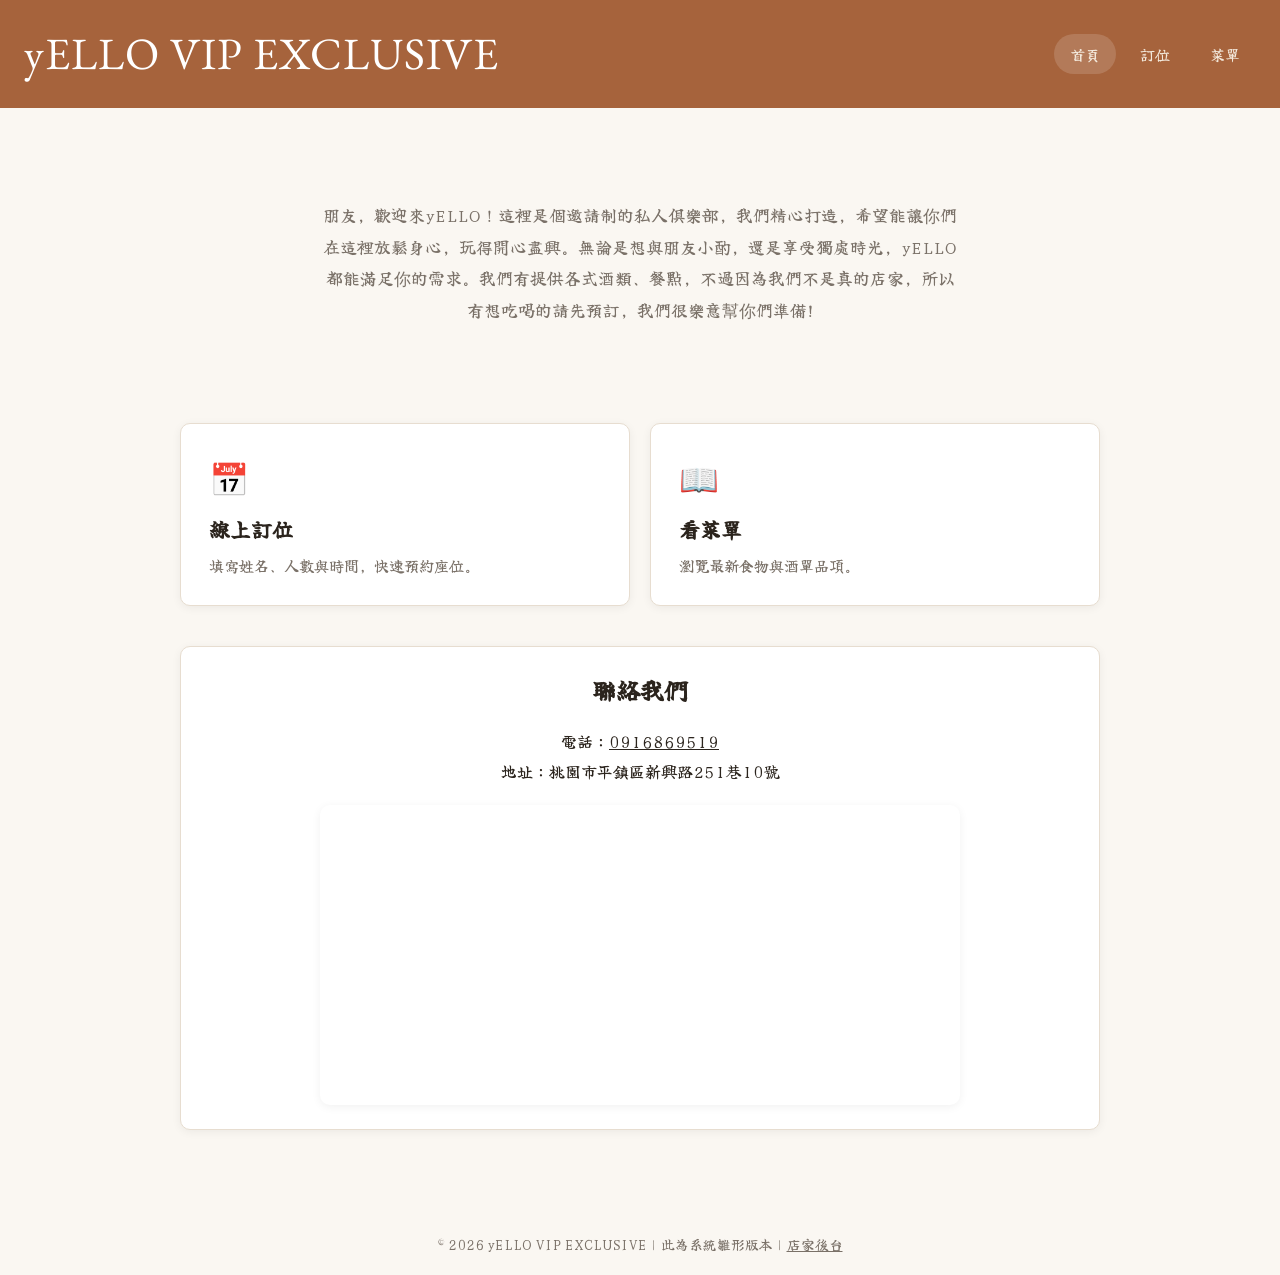
==== index.html @ f8d2347d "Add files via upload" ====
<!DOCTYPE html>
<html lang="zh-Hant">
<head>
<meta charset="UTF-8" />
<meta name="viewport" content="width=device-width, initial-scale=1.0" />
<title>yELLO VIP EXCLUSIVE - 首頁</title>
<link rel="preconnect" href="https://fonts.googleapis.com" />
<link rel="preconnect" href="https://fonts.gstatic.com" crossorigin />
<link href="https://fonts.googleapis.com/css2?family=EB+Garamond:wght@400;700&family=Yuji+Syuku&display=swap" rel="stylesheet" />
<link rel="stylesheet" href="style.css" />
</head>
<body>
<header class="site-header">
  <a class="brand" href="index.html">yELLO VIP EXCLUSIVE</a>
  <nav class="site-nav">
    <a href="index.html" class="active">首頁</a>
    <a href="booking.html">訂位</a>
    <a href="menu.html">菜單</a>
  </nav>
</header>

<main>
  <section class="hero">
    <p class="welcome-text">朋友，歡迎來yELLO！這裡是個邀請制的私人俱樂部，我們精心打造，希望能讓你們在這裡放鬆身心，玩得開心盡興。無論是想與朋友小酌，還是享受獨處時光，yELLO都能滿足你的需求。我們有提供各式酒類、餐點，不過因為我們不是真的店家，所以有想吃喝的請先預訂，我們很樂意幫你們準備!</p>
  </section>

  <div class="card-grid">
    <a class="entry-card" href="booking.html">
      <span class="icon">📅</span>
      <h2>線上訂位</h2>
      <p>填寫姓名、人數與時間，快速預約座位。</p>
    </a>
    <a class="entry-card" href="menu.html">
      <span class="icon">📖</span>
      <h2>看菜單</h2>
      <p>瀏覽最新食物與酒單品項。</p>
    </a>
  </div>

  <section class="panel contact-section">
    <h2 style="text-align:center;margin-top:0;">聯絡我們</h2>
    <p style="text-align:center;margin:4px 0;">電話：<a href="tel:0916869519" style="color:inherit;">0916869519</a></p>
    <p style="text-align:center;margin:4px 0 20px;">地址：桃園市平鎮區新興路251巷10號</p>
    <div class="map-embed">
      <iframe
        src="https://www.google.com/maps?q=%E6%A1%83%E5%9C%92%E5%B8%82%E5%B9%B3%E9%8E%AE%E5%8D%80%E6%96%B0%E8%88%88%E8%B7%AF251%E5%B7%B710%E8%99%9F&output=embed"
        width="100%"
        height="300"
        style="border:0;"
        allowfullscreen=""
        loading="lazy"
        referrerpolicy="no-referrer-when-downgrade"
      ></iframe>
    </div>
  </section>
</main>

<footer class="site-footer">© <span id="year"></span> yELLO VIP EXCLUSIVE｜此為系統雛形版本｜<a href="admin.html" style="color:inherit;">店家後台</a></footer>
<script>document.getElementById("year").textContent = new Date().getFullYear();</script>
</body>
</html>
---- style.css ----
:root {
  --bg: #faf7f2;
  --bg-card: #ffffff;
  --text: #2b241d;
  --text-muted: #7a7168;
  --accent: #BF863F;
  --accent-dark: #A6633C;
  --border: #e7ddd0;
  --danger: #b3453f;
  --success: #4a7c59;
  --radius: 10px;
  --shadow: 0 2px 10px rgba(0,0,0,0.06);
}

* { box-sizing: border-box; }

body {
  margin: 0;
  font-family: "Yuji Syuku", "Noto Sans TC", "PingFang TC", "Microsoft JhengHei", sans-serif;
  background: var(--bg);
  color: var(--text);
  line-height: 1.6;
}

header.site-header {
  background: var(--accent-dark);
  color: #fff;
  padding: 18px 24px;
  display: flex;
  align-items: center;
  justify-content: space-between;
  flex-wrap: wrap;
  gap: 12px;
}

header.site-header .brand {
  font-family: "EB Garamond", serif;
  font-size: 2.8rem;
  font-weight: 400;
  letter-spacing: 1px;
  text-decoration: none;
  color: #fff;
}

nav.site-nav {
  display: flex;
  gap: 8px;
}

nav.site-nav a {
  color: #f3e9dc;
  text-decoration: none;
  padding: 8px 16px;
  border-radius: 999px;
  font-size: 0.95rem;
  transition: background 0.15s;
}

nav.site-nav a:hover,
nav.site-nav a.active {
  background: rgba(255,255,255,0.15);
}

main {
  max-width: 960px;
  margin: 0 auto;
  padding: 32px 20px 60px;
}

.hero {
  text-align: center;
  padding: 60px 20px;
}

.hero h1 {
  font-size: 2.2rem;
  margin-bottom: 8px;
}

.hero p {
  color: var(--text-muted);
  font-size: 1.05rem;
}

.welcome-text {
  max-width: 640px;
  margin: 0 auto;
  color: var(--text);
  font-size: 1.1rem;
  line-height: 1.9;
}

.contact-section {
  margin-top: 40px;
}

.map-embed {
  max-width: 640px;
  margin: 0 auto;
  border-radius: var(--radius);
  overflow: hidden;
  box-shadow: var(--shadow);
}

.map-embed iframe {
  display: block;
}

.card-grid {
  display: grid;
  grid-template-columns: repeat(auto-fit, minmax(260px, 1fr));
  gap: 20px;
  margin-top: 36px;
}

.entry-card {
  background: var(--bg-card);
  border: 1px solid var(--border);
  border-radius: var(--radius);
  box-shadow: var(--shadow);
  padding: 28px;
  text-decoration: none;
  color: var(--text);
  transition: transform 0.15s, box-shadow 0.15s;
  display: block;
}

.entry-card:hover {
  transform: translateY(-3px);
  box-shadow: 0 6px 18px rgba(0,0,0,0.1);
}

.entry-card .icon { font-size: 2rem; margin-bottom: 10px; display: block; }
.entry-card h2 { margin: 0 0 6px; font-size: 1.3rem; }
.entry-card p { margin: 0; color: var(--text-muted); font-size: 0.95rem; }

h1, h2, h3 { color: var(--text); }

.panel {
  background: var(--bg-card);
  border: 1px solid var(--border);
  border-radius: var(--radius);
  box-shadow: var(--shadow);
  padding: 24px;
  margin-bottom: 24px;
}

form .field {
  margin-bottom: 16px;
}

form label {
  display: block;
  font-weight: 600;
  margin-bottom: 6px;
  font-size: 0.92rem;
}

form input, form select, form textarea {
  width: 100%;
  padding: 10px 12px;
  border: 1px solid var(--border);
  border-radius: 8px;
  font-size: 0.98rem;
  font-family: inherit;
  background: #fff;
  color: var(--text);
}

/* 表單以外的下拉選單（例如訂位管理表格裡的狀態選單）也要套用同一套字體 */
select {
  font-family: inherit;
}

form textarea { resize: vertical; min-height: 70px; }

.row-2 {
  display: grid;
  grid-template-columns: 1fr 1fr;
  gap: 16px;
}

@media (max-width: 560px) {
  .row-2 { grid-template-columns: 1fr; }
}

button, .btn {
  font-family: inherit;
  background: var(--accent);
  color: #fff;
  border: none;
  padding: 11px 22px;
  border-radius: 8px;
  font-size: 0.98rem;
  cursor: pointer;
  font-weight: 600;
}

button:hover, .btn:hover { background: var(--accent-dark); }

button.secondary, .btn.secondary {
  background: transparent;
  color: var(--accent-dark);
  border: 1px solid var(--accent);
}

button.secondary:hover { background: #f2e9de; }

button.danger { background: var(--danger); }
button.danger:hover { background: #8f342f; }

.tag {
  display: inline-block;
  background: #f2e9de;
  color: var(--accent-dark);
  padding: 3px 10px;
  border-radius: 999px;
  font-size: 0.78rem;
  font-weight: 600;
}

table {
  width: 100%;
  border-collapse: collapse;
}

table th, table td {
  text-align: left;
  padding: 10px 8px;
  border-bottom: 1px solid var(--border);
  font-size: 0.92rem;
}

table th { color: var(--text-muted); font-weight: 600; }

.empty-hint {
  color: var(--text-muted);
  font-style: italic;
  padding: 20px 0;
  text-align: center;
}

.tabs {
  display: flex;
  gap: 8px;
  margin-bottom: 20px;
  border-bottom: 1px solid var(--border);
}

.tabs button {
  background: none;
  border: none;
  color: var(--text-muted);
  padding: 10px 18px;
  font-weight: 600;
  border-bottom: 3px solid transparent;
  border-radius: 0;
  cursor: pointer;
}

.tabs button.active {
  color: var(--accent-dark);
  border-bottom-color: var(--accent);
}

.menu-item {
  display: flex;
  justify-content: space-between;
  align-items: flex-start;
  padding: 16px 0;
  border-bottom: 1px solid var(--border);
  gap: 16px;
}

.menu-item:last-child { border-bottom: none; }

.menu-item .info h3 { margin: 0 0 4px; font-size: 1.05rem; }
.menu-item .info p { margin: 0; color: var(--text-muted); font-size: 0.9rem; }
.menu-item .price { font-weight: 700; color: var(--accent-dark); white-space: nowrap; }

.menu-item .actions { display: flex; gap: 6px; margin-top: 8px; }
.menu-item .actions button { padding: 5px 10px; font-size: 0.8rem; }

.toolbar {
  display: flex;
  justify-content: space-between;
  align-items: center;
  margin-bottom: 16px;
  flex-wrap: wrap;
  gap: 10px;
}

.toast {
  position: fixed;
  bottom: 24px;
  left: 50%;
  transform: translateX(-50%);
  background: var(--success);
  color: #fff;
  padding: 12px 22px;
  border-radius: 8px;
  box-shadow: var(--shadow);
  opacity: 0;
  pointer-events: none;
  transition: opacity 0.25s, transform 0.25s;
}

.toast.show {
  opacity: 1;
  transform: translateX(-50%) translateY(-6px);
}

.notice {
  background: #fbf3e6;
  border: 1px solid #eddcb8;
  color: #7a5b1f;
  padding: 10px 14px;
  border-radius: 8px;
  font-size: 0.85rem;
  margin-bottom: 20px;
}

.preorder-group {
  border: 1px solid var(--border);
  border-radius: 8px;
  padding: 4px 14px;
}

.preorder-row {
  display: flex;
  justify-content: space-between;
  align-items: center;
  padding: 10px 0;
  border-bottom: 1px solid var(--border);
  gap: 12px;
}

.preorder-row:last-child { border-bottom: none; }

.preorder-row .name { font-weight: 600; font-size: 0.95rem; }
.preorder-row .price { font-weight: 400; color: var(--text-muted); font-size: 0.85rem; margin-left: 6px; }

.preorder-row input[type="number"] {
  width: 70px;
  flex-shrink: 0;
}

footer.site-footer {
  text-align: center;
  color: var(--text-muted);
  font-size: 0.85rem;
  padding: 20px;
}

.calendar-weekdays {
  display: grid;
  grid-template-columns: repeat(7, 1fr);
  text-align: center;
  font-weight: 600;
  color: var(--text-muted);
  font-size: 0.85rem;
  margin-bottom: 6px;
}

.calendar-grid {
  display: grid;
  grid-template-columns: repeat(7, 1fr);
  gap: 4px;
}

.calendar-cell {
  min-height: 84px;
  border: 1px solid var(--border);
  border-radius: 6px;
  padding: 6px;
  font-size: 0.78rem;
  cursor: pointer;
  background: #fff;
  overflow: hidden;
}

.calendar-cell:hover {
  border-color: var(--accent);
}

.calendar-cell.empty {
  border: none;
  background: transparent;
  cursor: default;
}

.calendar-cell.today .cal-daynum {
  color: var(--accent-dark);
  text-decoration: underline;
}

.calendar-cell.has-reservation {
  background: #fbf3e6;
}

.calendar-cell.selected {
  border-color: var(--accent-dark);
  border-width: 2px;
}

.cal-daynum {
  font-weight: 700;
  margin-bottom: 4px;
}

.cal-entry {
  background: var(--accent);
  color: #fff;
  border-radius: 4px;
  padding: 1px 4px;
  margin-bottom: 2px;
  overflow: hidden;
  text-overflow: ellipsis;
  white-space: nowrap;
}

.cal-more {
  color: var(--text-muted);
  font-size: 0.72rem;
}
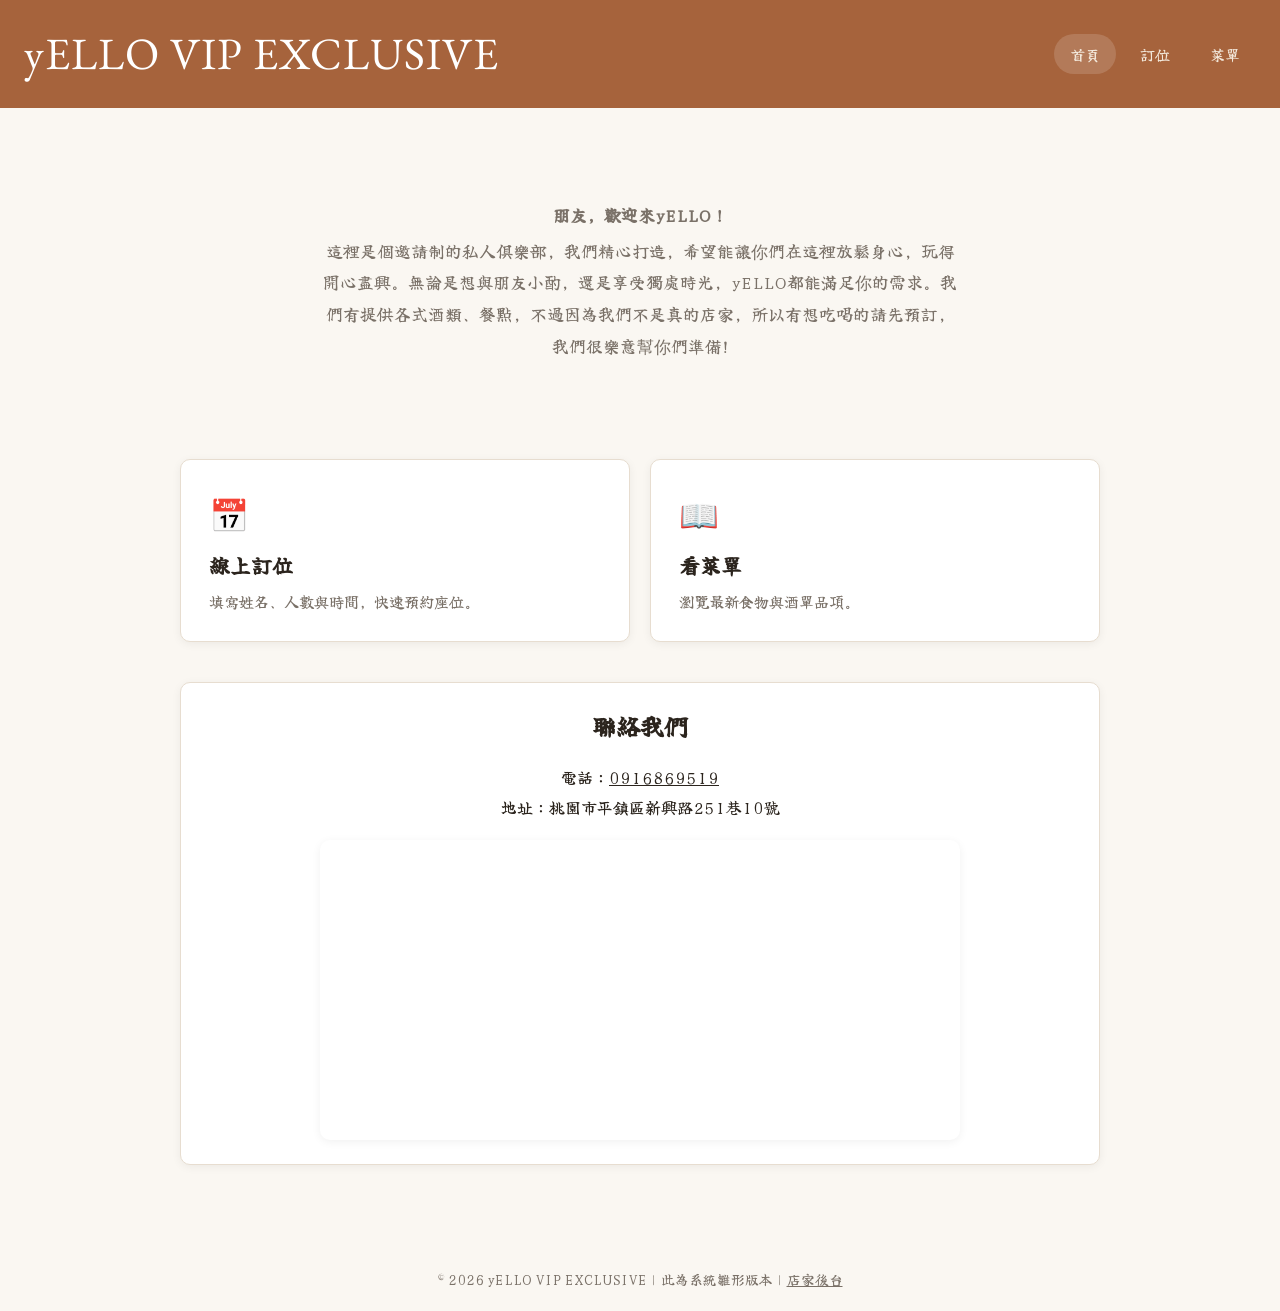
==== commit 067c5487: "Add files via upload" ====
--- a/index.html
+++ b/index.html
@@ -21,7 +21,8 @@
 
 <main>
   <section class="hero">
-    <p class="welcome-text">朋友，歡迎來yELLO！這裡是個邀請制的私人俱樂部，我們精心打造，希望能讓你們在這裡放鬆身心，玩得開心盡興。無論是想與朋友小酌，還是享受獨處時光，yELLO都能滿足你的需求。我們有提供各式酒類、餐點，不過因為我們不是真的店家，所以有想吃喝的請先預訂，我們很樂意幫你們準備!</p>
+    <p class="welcome-text welcome-lead">朋友，歡迎來yELLO！</p>
+    <p class="welcome-text">這裡是個邀請制的私人俱樂部，我們精心打造，希望能讓你們在這裡放鬆身心，玩得開心盡興。無論是想與朋友小酌，還是享受獨處時光，yELLO都能滿足你的需求。我們有提供各式酒類、餐點，不過因為我們不是真的店家，所以有想吃喝的請先預訂，我們很樂意幫你們準備!</p>
   </section>
 
   <div class="card-grid">
--- a/style.css
+++ b/style.css
@@ -88,6 +88,13 @@
   color: var(--text);
   font-size: 1.1rem;
   line-height: 1.9;
+}
+
+.welcome-lead {
+  font-size: 1.5rem;
+  font-weight: 700;
+  color: var(--accent-dark);
+  margin-bottom: 4px;
 }
 
 .contact-section {
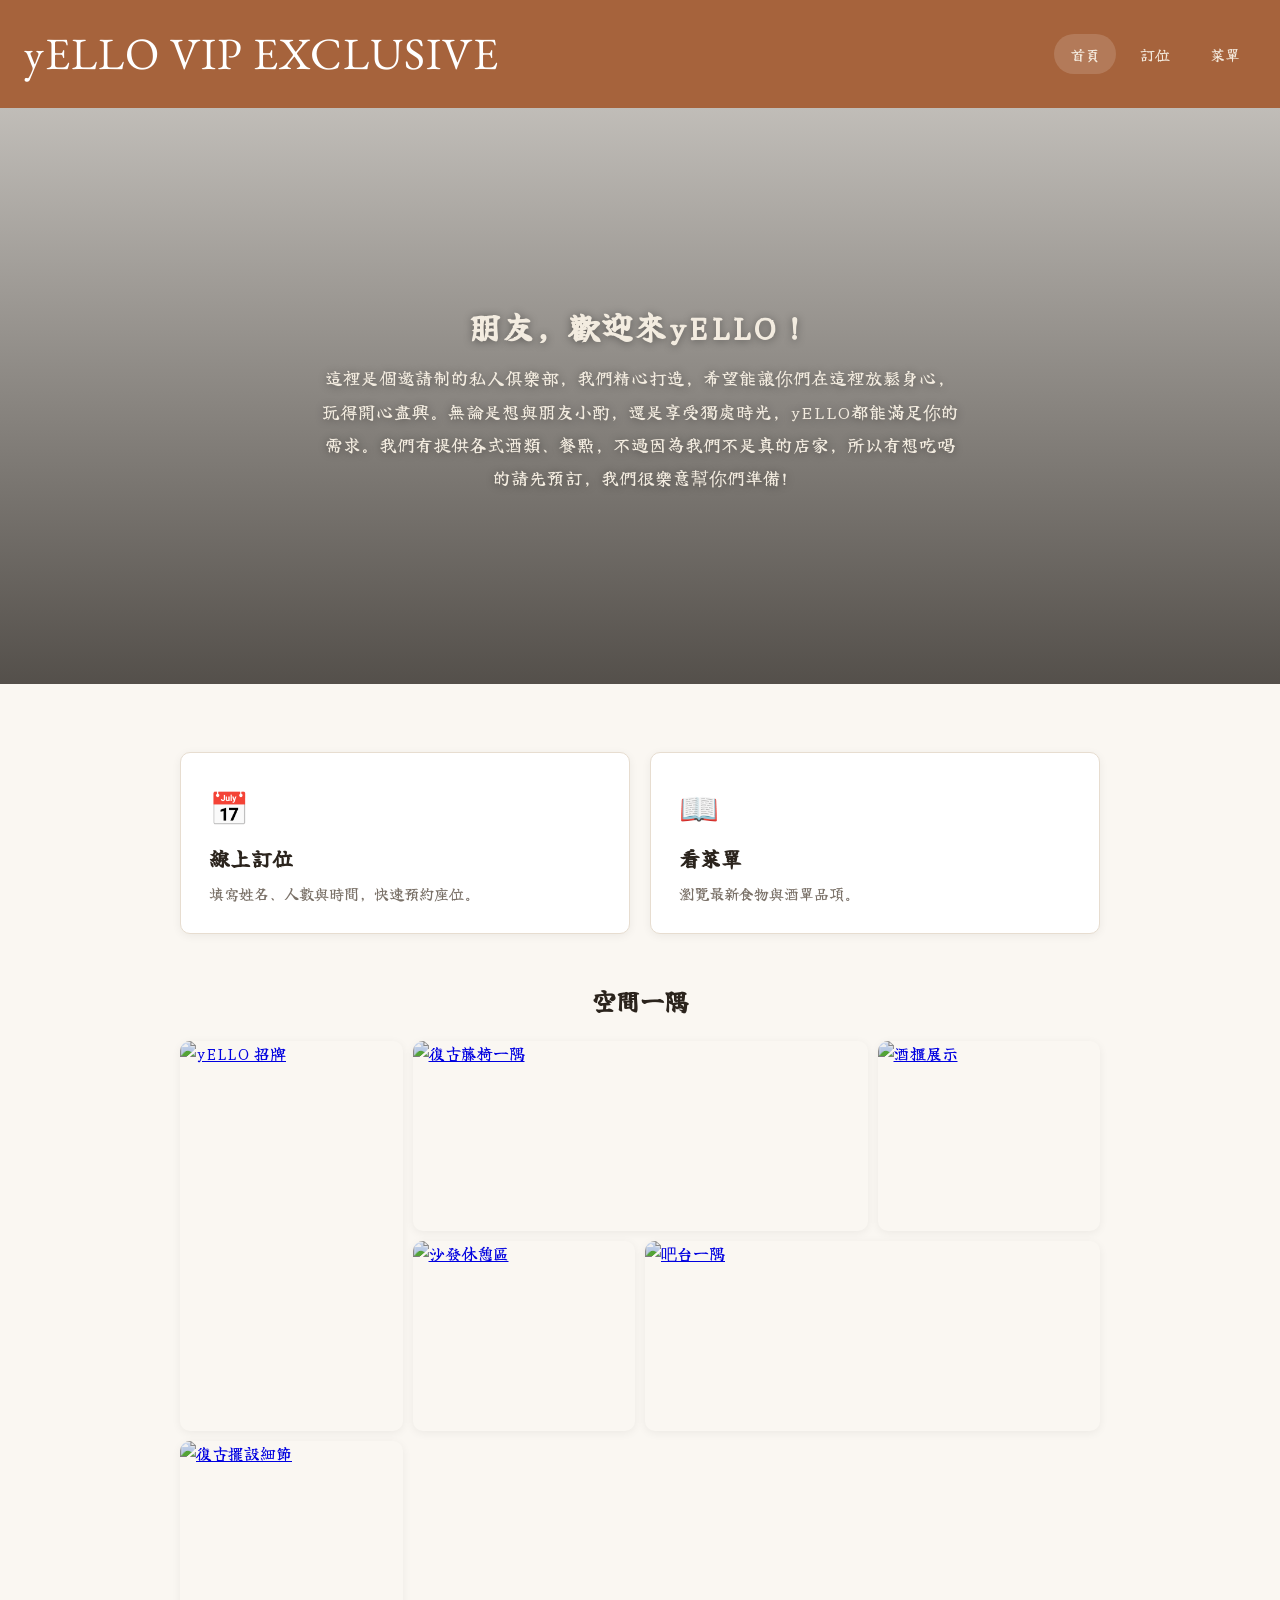
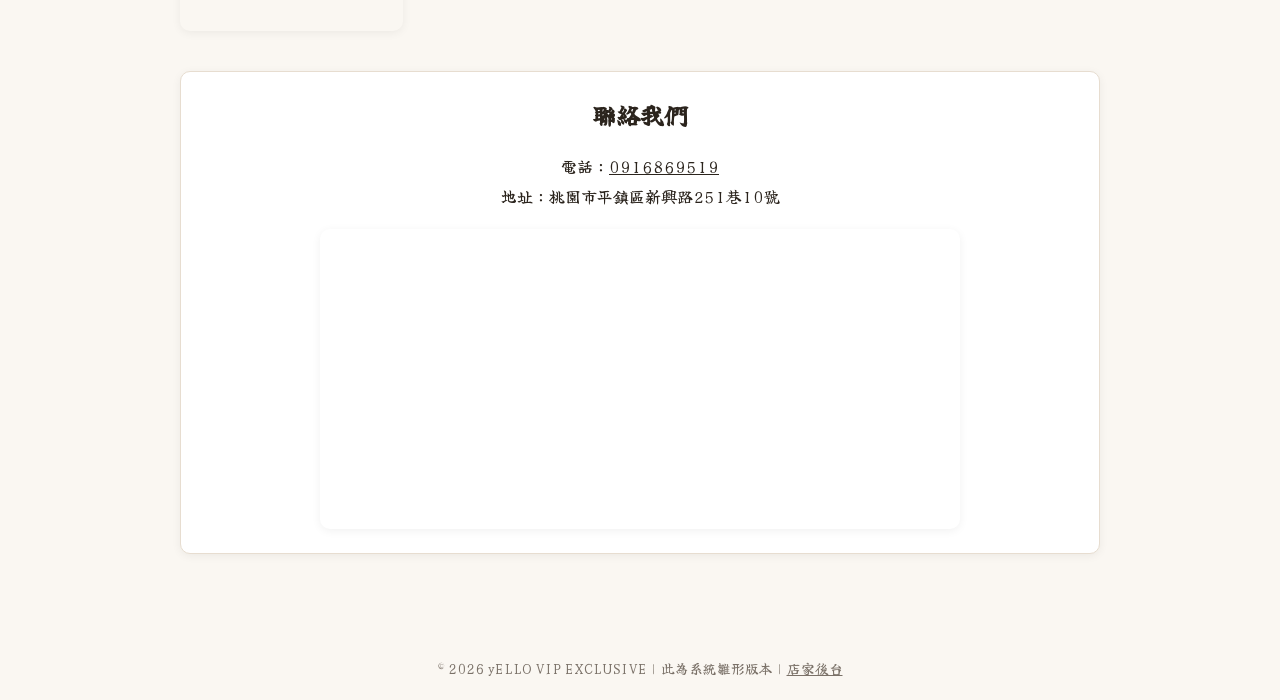
==== commit 0aac0b45: "Add files via upload" ====
--- a/index.html
+++ b/index.html
@@ -19,12 +19,14 @@
   </nav>
 </header>
 
-<main>
-  <section class="hero">
+<section class="hero-banner" style="background-image:url('images/long-table.jpg');">
+  <div class="hero-banner-overlay">
     <p class="welcome-text welcome-lead">朋友，歡迎來yELLO！</p>
     <p class="welcome-text">這裡是個邀請制的私人俱樂部，我們精心打造，希望能讓你們在這裡放鬆身心，玩得開心盡興。無論是想與朋友小酌，還是享受獨處時光，yELLO都能滿足你的需求。我們有提供各式酒類、餐點，不過因為我們不是真的店家，所以有想吃喝的請先預訂，我們很樂意幫你們準備!</p>
-  </section>
+  </div>
+</section>
 
+<main>
   <div class="card-grid">
     <a class="entry-card" href="booking.html">
       <span class="icon">📅</span>
@@ -37,6 +39,30 @@
       <p>瀏覽最新食物與酒單品項。</p>
     </a>
   </div>
+
+  <section class="gallery-section">
+    <h2>空間一隅</h2>
+    <div class="gallery-grid">
+      <a href="images/sign.jpg" target="_blank" rel="noopener" class="gallery-tall">
+        <img src="images/sign.jpg" alt="yELLO 招牌" loading="lazy" />
+      </a>
+      <a href="images/corner-chair.jpg" target="_blank" rel="noopener" class="gallery-wide">
+        <img src="images/corner-chair.jpg" alt="復古藤椅一隅" loading="lazy" />
+      </a>
+      <a href="images/bar-shelf.jpg" target="_blank" rel="noopener">
+        <img src="images/bar-shelf.jpg" alt="酒櫃展示" loading="lazy" />
+      </a>
+      <a href="images/lounge-corner.jpg" target="_blank" rel="noopener">
+        <img src="images/lounge-corner.jpg" alt="沙發休憩區" loading="lazy" />
+      </a>
+      <a href="images/bar-corner.jpg" target="_blank" rel="noopener" class="gallery-wide">
+        <img src="images/bar-corner.jpg" alt="吧台一隅" loading="lazy" />
+      </a>
+      <a href="images/lounge-detail.jpg" target="_blank" rel="noopener">
+        <img src="images/lounge-detail.jpg" alt="復古擺設細節" loading="lazy" />
+      </a>
+    </div>
+  </section>
 
   <section class="panel contact-section">
     <h2 style="text-align:center;margin-top:0;">聯絡我們</h2>
--- a/style.css
+++ b/style.css
@@ -97,6 +97,102 @@
   margin-bottom: 4px;
 }
 
+/* ---- 首頁全寬圖片橫幅 ---- */
+.hero-banner {
+  position: relative;
+  width: 100%;
+  min-height: 64vh;
+  background-size: cover;
+  background-position: center;
+  display: flex;
+  align-items: center;
+  justify-content: center;
+  overflow: hidden;
+}
+
+.hero-banner::before {
+  content: "";
+  position: absolute;
+  inset: 0;
+  background: linear-gradient(180deg, rgba(20,15,10,0.25) 0%, rgba(20,15,10,0.72) 100%);
+}
+
+.hero-banner-overlay {
+  position: relative;
+  z-index: 1;
+  text-align: center;
+  color: #fff;
+  padding: 20px;
+  max-width: 680px;
+}
+
+.hero-banner-overlay .welcome-lead {
+  color: #fff;
+  font-size: 2rem;
+  letter-spacing: 1px;
+  text-shadow: 0 2px 12px rgba(0,0,0,0.4);
+}
+
+.hero-banner-overlay .welcome-text {
+  color: #f3ece0;
+  text-shadow: 0 1px 8px rgba(0,0,0,0.4);
+}
+
+@media (max-width: 600px) {
+  .hero-banner { min-height: 48vh; }
+  .hero-banner-overlay .welcome-lead { font-size: 1.5rem; }
+  .hero-banner-overlay .welcome-text { font-size: 1rem; }
+}
+
+/* ---- 空間相片 bento 網格 ---- */
+.gallery-section {
+  margin-top: 48px;
+}
+
+.gallery-section h2 {
+  text-align: center;
+  margin-bottom: 20px;
+}
+
+.gallery-grid {
+  display: grid;
+  grid-template-columns: repeat(4, 1fr);
+  grid-auto-rows: 190px;
+  grid-auto-flow: dense;
+  gap: 10px;
+}
+
+.gallery-grid a {
+  display: block;
+  border-radius: 10px;
+  overflow: hidden;
+  box-shadow: var(--shadow);
+}
+
+.gallery-grid img {
+  width: 100%;
+  height: 100%;
+  object-fit: cover;
+  display: block;
+  filter: brightness(0.94);
+  transition: transform 0.5s ease, filter 0.5s ease;
+}
+
+.gallery-grid a:hover img {
+  transform: scale(1.05);
+  filter: brightness(1);
+}
+
+.gallery-grid .gallery-tall { grid-row: span 2; }
+.gallery-grid .gallery-wide { grid-column: span 2; }
+
+@media (max-width: 700px) {
+  .gallery-grid {
+    grid-template-columns: repeat(2, 1fr);
+    grid-auto-rows: 160px;
+  }
+}
+
 .contact-section {
   margin-top: 40px;
 }
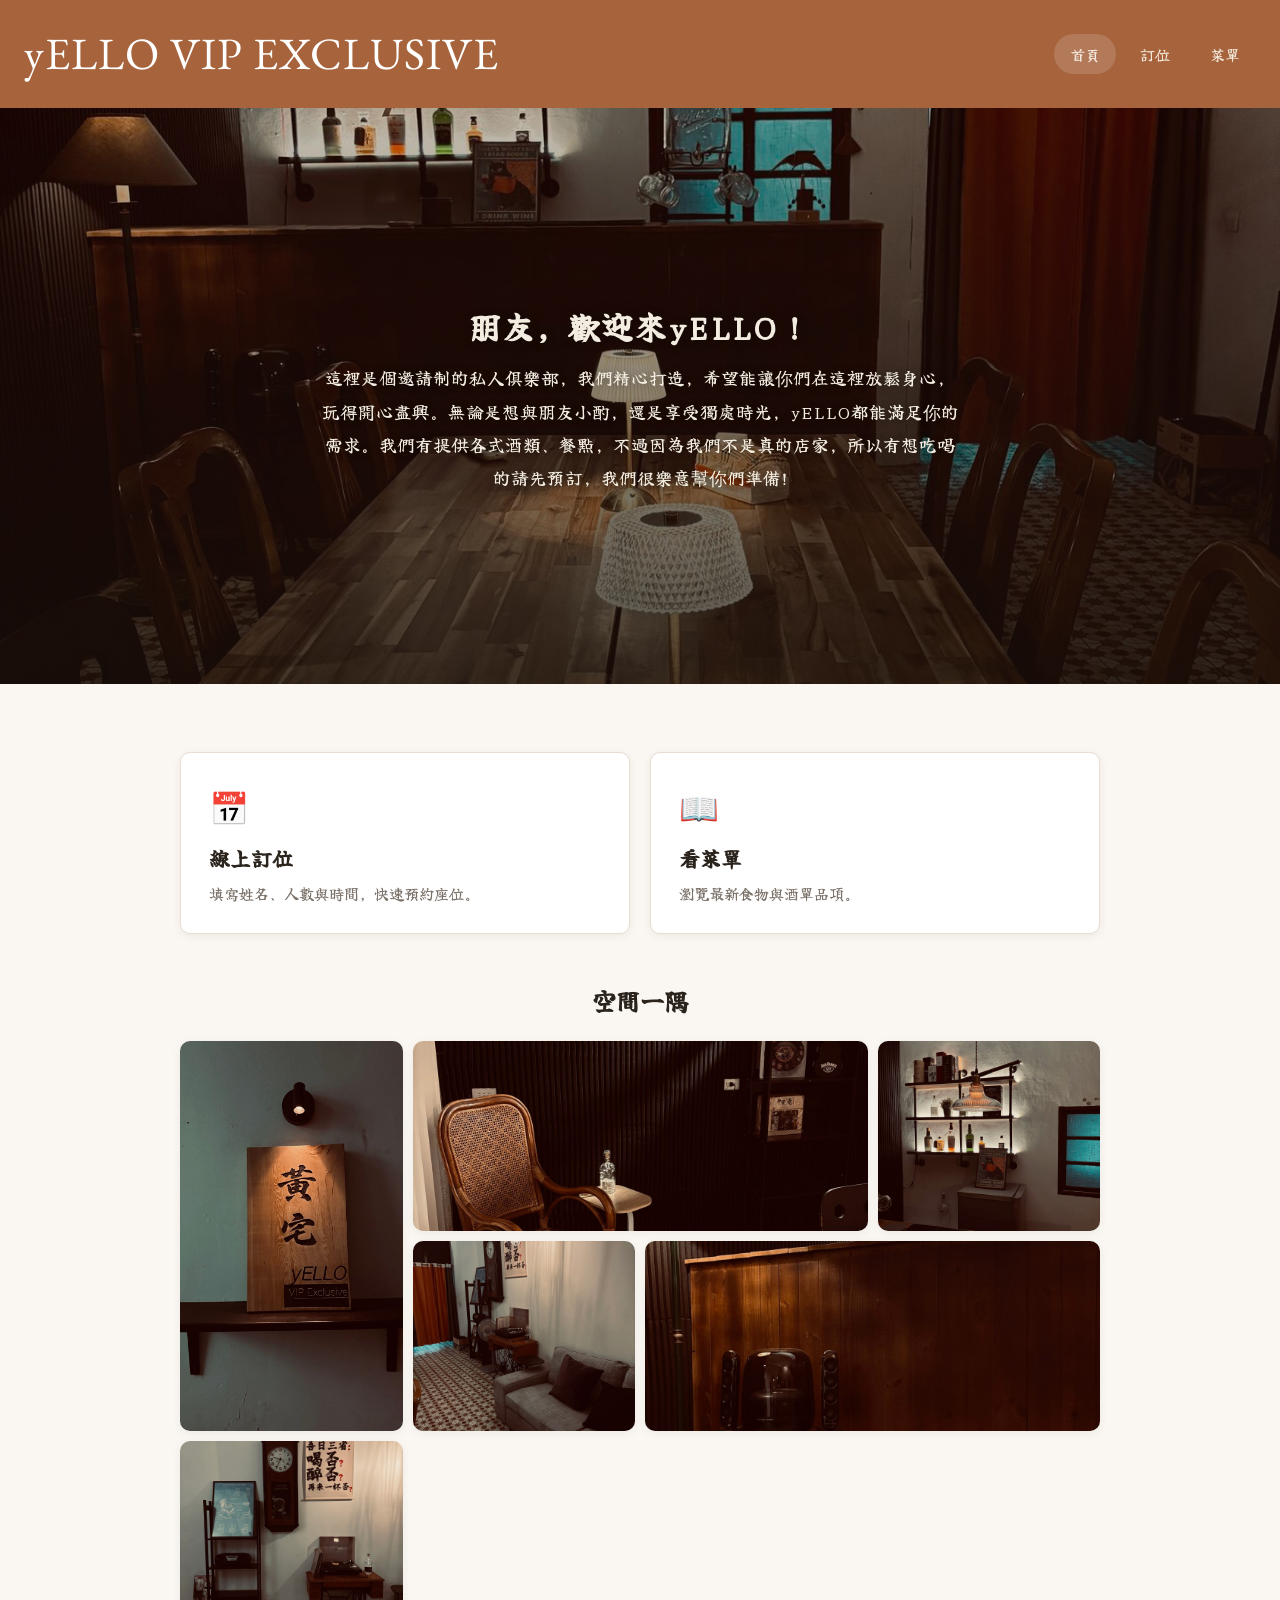
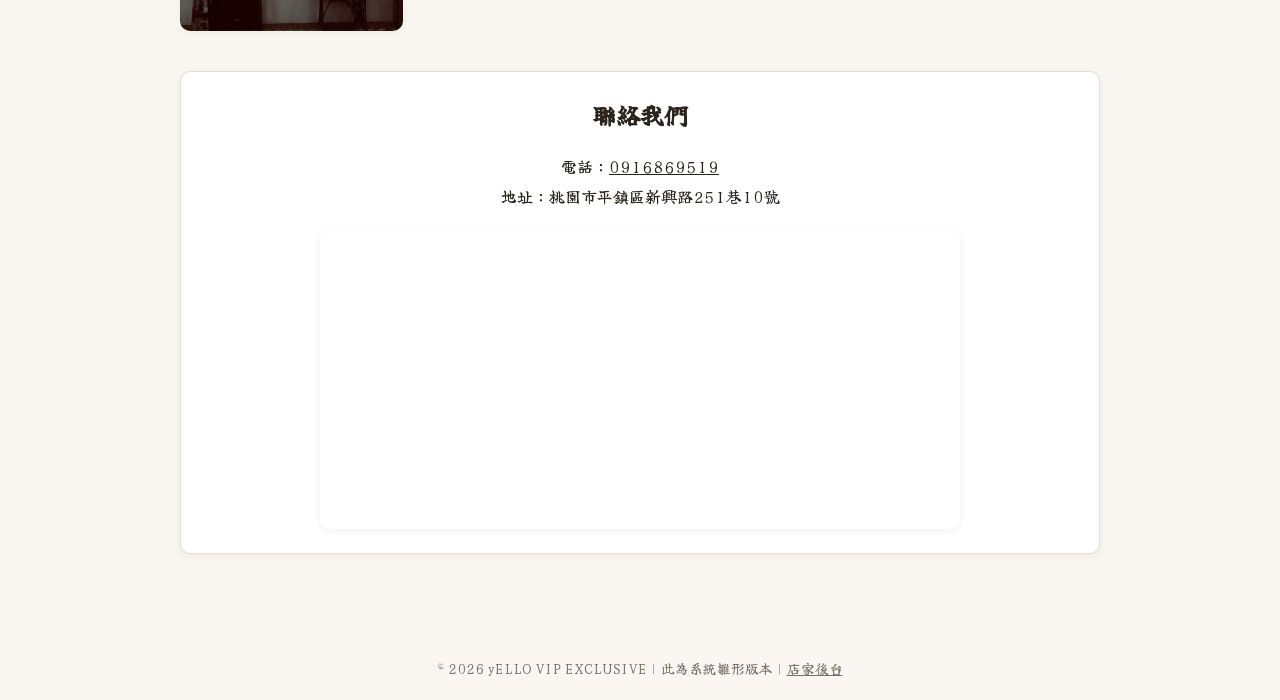
==== commit 9272083e: "Add files via upload" ====
--- a/index.html
+++ b/index.html
@@ -19,7 +19,7 @@
   </nav>
 </header>
 
-<section class="hero-banner" style="background-image:url('images/long-table.jpg');">
+<section class="hero-banner" style="background-image:url('long-table.jpg');">
   <div class="hero-banner-overlay">
     <p class="welcome-text welcome-lead">朋友，歡迎來yELLO！</p>
     <p class="welcome-text">這裡是個邀請制的私人俱樂部，我們精心打造，希望能讓你們在這裡放鬆身心，玩得開心盡興。無論是想與朋友小酌，還是享受獨處時光，yELLO都能滿足你的需求。我們有提供各式酒類、餐點，不過因為我們不是真的店家，所以有想吃喝的請先預訂，我們很樂意幫你們準備!</p>
@@ -43,23 +43,23 @@
   <section class="gallery-section">
     <h2>空間一隅</h2>
     <div class="gallery-grid">
-      <a href="images/sign.jpg" target="_blank" rel="noopener" class="gallery-tall">
-        <img src="images/sign.jpg" alt="yELLO 招牌" loading="lazy" />
+      <a href="sign.jpg" target="_blank" rel="noopener" class="gallery-tall">
+        <img src="sign.jpg" alt="yELLO 招牌" loading="lazy" />
       </a>
-      <a href="images/corner-chair.jpg" target="_blank" rel="noopener" class="gallery-wide">
-        <img src="images/corner-chair.jpg" alt="復古藤椅一隅" loading="lazy" />
+      <a href="corner-chair.jpg" target="_blank" rel="noopener" class="gallery-wide">
+        <img src="corner-chair.jpg" alt="復古藤椅一隅" loading="lazy" />
       </a>
-      <a href="images/bar-shelf.jpg" target="_blank" rel="noopener">
-        <img src="images/bar-shelf.jpg" alt="酒櫃展示" loading="lazy" />
+      <a href="bar-shelf.jpg" target="_blank" rel="noopener">
+        <img src="bar-shelf.jpg" alt="酒櫃展示" loading="lazy" />
       </a>
-      <a href="images/lounge-corner.jpg" target="_blank" rel="noopener">
-        <img src="images/lounge-corner.jpg" alt="沙發休憩區" loading="lazy" />
+      <a href="lounge-corner.jpg" target="_blank" rel="noopener">
+        <img src="lounge-corner.jpg" alt="沙發休憩區" loading="lazy" />
       </a>
-      <a href="images/bar-corner.jpg" target="_blank" rel="noopener" class="gallery-wide">
-        <img src="images/bar-corner.jpg" alt="吧台一隅" loading="lazy" />
+      <a href="bar-corner.jpg" target="_blank" rel="noopener" class="gallery-wide">
+        <img src="bar-corner.jpg" alt="吧台一隅" loading="lazy" />
       </a>
-      <a href="images/lounge-detail.jpg" target="_blank" rel="noopener">
-        <img src="images/lounge-detail.jpg" alt="復古擺設細節" loading="lazy" />
+      <a href="lounge-detail.jpg" target="_blank" rel="noopener">
+        <img src="lounge-detail.jpg" alt="復古擺設細節" loading="lazy" />
       </a>
     </div>
   </section>
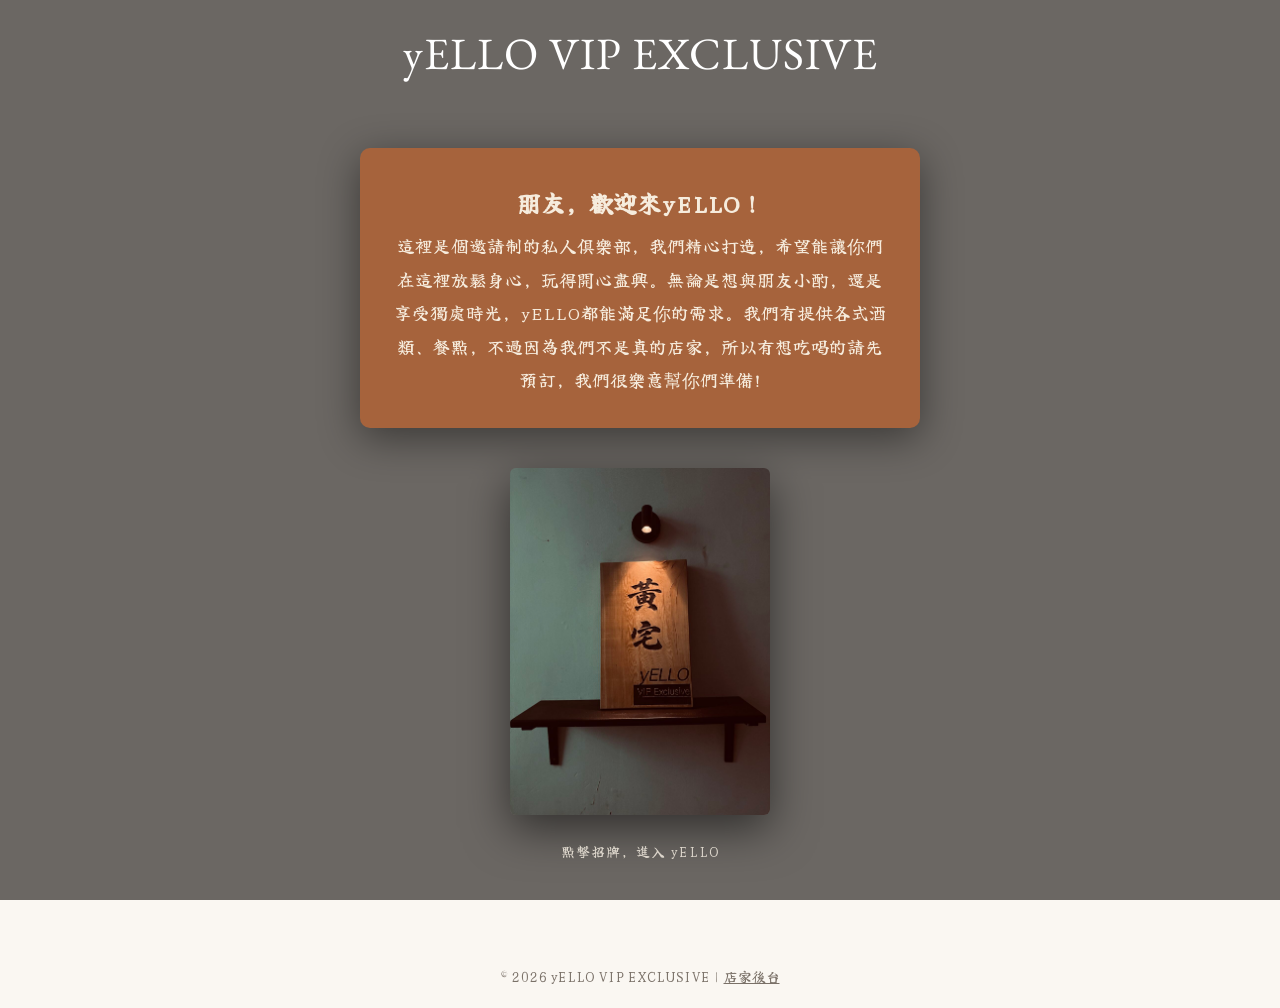
==== commit 5b85d551: "Add files via upload" ====
--- a/index.html
+++ b/index.html
@@ -3,86 +3,41 @@
 <head>
 <meta charset="UTF-8" />
 <meta name="viewport" content="width=device-width, initial-scale=1.0" />
-<title>yELLO VIP EXCLUSIVE - 首頁</title>
+<title>yELLO VIP EXCLUSIVE</title>
 <link rel="preconnect" href="https://fonts.googleapis.com" />
 <link rel="preconnect" href="https://fonts.gstatic.com" crossorigin />
 <link href="https://fonts.googleapis.com/css2?family=EB+Garamond:wght@400;700&family=Yuji+Syuku&display=swap" rel="stylesheet" />
 <link rel="stylesheet" href="style.css" />
 </head>
-<body>
-<header class="site-header">
-  <a class="brand" href="index.html">yELLO VIP EXCLUSIVE</a>
-  <nav class="site-nav">
-    <a href="index.html" class="active">首頁</a>
-    <a href="booking.html">訂位</a>
-    <a href="menu.html">菜單</a>
-  </nav>
+<body class="entrance-page">
+
+<div class="bg-carousel" aria-hidden="true">
+  <img src="corner-chair.jpg" alt="" />
+  <img src="bar-shelf.jpg" alt="" />
+  <img src="bar-corner.jpg" alt="" />
+  <img src="lounge-corner.jpg" alt="" />
+  <img src="lounge-detail.jpg" alt="" />
+  <img src="long-table.jpg" alt="" />
+</div>
+<div class="bg-overlay"></div>
+
+<header class="site-header entrance-header">
+  <a class="brand" href="home.html">yELLO VIP EXCLUSIVE</a>
 </header>
 
-<section class="hero-banner" style="background-image:url('long-table.jpg');">
-  <div class="hero-banner-overlay">
+<main class="entrance-main">
+  <div class="entrance-textbox">
     <p class="welcome-text welcome-lead">朋友，歡迎來yELLO！</p>
     <p class="welcome-text">這裡是個邀請制的私人俱樂部，我們精心打造，希望能讓你們在這裡放鬆身心，玩得開心盡興。無論是想與朋友小酌，還是享受獨處時光，yELLO都能滿足你的需求。我們有提供各式酒類、餐點，不過因為我們不是真的店家，所以有想吃喝的請先預訂，我們很樂意幫你們準備!</p>
   </div>
-</section>
 
-<main>
-  <div class="card-grid">
-    <a class="entry-card" href="booking.html">
-      <span class="icon">📅</span>
-      <h2>線上訂位</h2>
-      <p>填寫姓名、人數與時間，快速預約座位。</p>
-    </a>
-    <a class="entry-card" href="menu.html">
-      <span class="icon">📖</span>
-      <h2>看菜單</h2>
-      <p>瀏覽最新食物與酒單品項。</p>
-    </a>
-  </div>
-
-  <section class="gallery-section">
-    <h2>空間一隅</h2>
-    <div class="gallery-grid">
-      <a href="sign.jpg" target="_blank" rel="noopener" class="gallery-tall">
-        <img src="sign.jpg" alt="yELLO 招牌" loading="lazy" />
-      </a>
-      <a href="corner-chair.jpg" target="_blank" rel="noopener" class="gallery-wide">
-        <img src="corner-chair.jpg" alt="復古藤椅一隅" loading="lazy" />
-      </a>
-      <a href="bar-shelf.jpg" target="_blank" rel="noopener">
-        <img src="bar-shelf.jpg" alt="酒櫃展示" loading="lazy" />
-      </a>
-      <a href="lounge-corner.jpg" target="_blank" rel="noopener">
-        <img src="lounge-corner.jpg" alt="沙發休憩區" loading="lazy" />
-      </a>
-      <a href="bar-corner.jpg" target="_blank" rel="noopener" class="gallery-wide">
-        <img src="bar-corner.jpg" alt="吧台一隅" loading="lazy" />
-      </a>
-      <a href="lounge-detail.jpg" target="_blank" rel="noopener">
-        <img src="lounge-detail.jpg" alt="復古擺設細節" loading="lazy" />
-      </a>
-    </div>
-  </section>
-
-  <section class="panel contact-section">
-    <h2 style="text-align:center;margin-top:0;">聯絡我們</h2>
-    <p style="text-align:center;margin:4px 0;">電話：<a href="tel:0916869519" style="color:inherit;">0916869519</a></p>
-    <p style="text-align:center;margin:4px 0 20px;">地址：桃園市平鎮區新興路251巷10號</p>
-    <div class="map-embed">
-      <iframe
-        src="https://www.google.com/maps?q=%E6%A1%83%E5%9C%92%E5%B8%82%E5%B9%B3%E9%8E%AE%E5%8D%80%E6%96%B0%E8%88%88%E8%B7%AF251%E5%B7%B710%E8%99%9F&output=embed"
-        width="100%"
-        height="300"
-        style="border:0;"
-        allowfullscreen=""
-        loading="lazy"
-        referrerpolicy="no-referrer-when-downgrade"
-      ></iframe>
-    </div>
-  </section>
+  <a class="sign-link" href="home.html" aria-label="點擊招牌，進入 yELLO 首頁">
+    <img src="sign.jpg" alt="yELLO VIP EXCLUSIVE 招牌" />
+  </a>
+  <p class="entrance-hint">點擊招牌，進入 yELLO</p>
 </main>
 
-<footer class="site-footer">© <span id="year"></span> yELLO VIP EXCLUSIVE｜此為系統雛形版本｜<a href="admin.html" style="color:inherit;">店家後台</a></footer>
+<footer class="site-footer entrance-footer">© <span id="year"></span> yELLO VIP EXCLUSIVE｜<a href="admin.html">店家後台</a></footer>
 <script>document.getElementById("year").textContent = new Date().getFullYear();</script>
 </body>
 </html>
--- a/style.css
+++ b/style.css
@@ -97,100 +97,149 @@
   margin-bottom: 4px;
 }
 
-/* ---- 首頁全寬圖片橫幅 ---- */
-.hero-banner {
+/* ===================================================================
+   入口動畫頁（index.html）：背景是空間照片輪播，上面疊一個色塊放歡迎詞，
+   下方是招牌照片，點擊後進入 home.html。
+   =================================================================== */
+
+body.entrance-page {
+  min-height: 100vh;
+}
+
+.entrance-page .site-header.entrance-header {
+  justify-content: center;
+  background: transparent;
   position: relative;
-  width: 100%;
-  min-height: 64vh;
-  background-size: cover;
-  background-position: center;
-  display: flex;
-  align-items: center;
-  justify-content: center;
+  z-index: 2;
+}
+
+.bg-carousel {
+  position: fixed;
+  inset: 0;
+  z-index: -2;
   overflow: hidden;
 }
 
-.hero-banner::before {
-  content: "";
+.bg-carousel img {
   position: absolute;
   inset: 0;
-  background: linear-gradient(180deg, rgba(20,15,10,0.25) 0%, rgba(20,15,10,0.72) 100%);
-}
-
-.hero-banner-overlay {
-  position: relative;
-  z-index: 1;
-  text-align: center;
-  color: #fff;
-  padding: 20px;
-  max-width: 680px;
-}
-
-.hero-banner-overlay .welcome-lead {
-  color: #fff;
-  font-size: 2rem;
-  letter-spacing: 1px;
-  text-shadow: 0 2px 12px rgba(0,0,0,0.4);
-}
-
-.hero-banner-overlay .welcome-text {
-  color: #f3ece0;
-  text-shadow: 0 1px 8px rgba(0,0,0,0.4);
-}
-
-@media (max-width: 600px) {
-  .hero-banner { min-height: 48vh; }
-  .hero-banner-overlay .welcome-lead { font-size: 1.5rem; }
-  .hero-banner-overlay .welcome-text { font-size: 1rem; }
-}
-
-/* ---- 空間相片 bento 網格 ---- */
-.gallery-section {
-  margin-top: 48px;
-}
-
-.gallery-section h2 {
-  text-align: center;
-  margin-bottom: 20px;
-}
-
-.gallery-grid {
-  display: grid;
-  grid-template-columns: repeat(4, 1fr);
-  grid-auto-rows: 190px;
-  grid-auto-flow: dense;
-  gap: 10px;
-}
-
-.gallery-grid a {
-  display: block;
-  border-radius: 10px;
-  overflow: hidden;
-  box-shadow: var(--shadow);
-}
-
-.gallery-grid img {
   width: 100%;
   height: 100%;
   object-fit: cover;
+  opacity: 0;
+  animation: bgCarouselFade 42s infinite;
+}
+
+.bg-carousel img:nth-child(1) { animation-delay: 0s; }
+.bg-carousel img:nth-child(2) { animation-delay: 7s; }
+.bg-carousel img:nth-child(3) { animation-delay: 14s; }
+.bg-carousel img:nth-child(4) { animation-delay: 21s; }
+.bg-carousel img:nth-child(5) { animation-delay: 28s; }
+.bg-carousel img:nth-child(6) { animation-delay: 35s; }
+
+@keyframes bgCarouselFade {
+  0% { opacity: 0; }
+  4% { opacity: 1; }
+  14% { opacity: 1; }
+  19% { opacity: 0; }
+  100% { opacity: 0; }
+}
+
+.bg-overlay {
+  position: fixed;
+  inset: 0;
+  z-index: -1;
+  background: rgba(12,9,6,0.6);
+}
+
+.entrance-main {
+  max-width: 720px;
+  margin: 0 auto;
+  padding: 40px 20px 70px;
+  min-height: calc(100vh - 90px);
+  display: flex;
+  flex-direction: column;
+  align-items: center;
+  justify-content: center;
+  text-align: center;
+}
+
+.entrance-textbox {
+  background: var(--accent-dark);
+  color: #fff;
+  padding: 32px 30px;
+  border-radius: var(--radius);
+  max-width: 560px;
+  box-shadow: 0 10px 40px rgba(0,0,0,0.45);
+}
+
+.entrance-textbox .welcome-lead {
+  color: #fff;
+  text-shadow: none;
+}
+
+.entrance-textbox .welcome-text {
+  color: #f6ecdd;
+}
+
+.sign-link {
   display: block;
-  filter: brightness(0.94);
-  transition: transform 0.5s ease, filter 0.5s ease;
-}
-
-.gallery-grid a:hover img {
+  margin: 40px auto 12px;
+  max-width: 260px;
+  animation: signIn 1s ease-out;
+}
+
+.sign-link img {
+  width: 100%;
+  display: block;
+  border-radius: 6px;
+  box-shadow: 0 14px 45px rgba(0,0,0,0.55);
+  animation: signFloat 4.5s ease-in-out infinite;
+  transition: transform 0.3s ease, box-shadow 0.3s ease;
+}
+
+.sign-link:hover img {
   transform: scale(1.05);
-  filter: brightness(1);
-}
-
-.gallery-grid .gallery-tall { grid-row: span 2; }
-.gallery-grid .gallery-wide { grid-column: span 2; }
-
-@media (max-width: 700px) {
-  .gallery-grid {
-    grid-template-columns: repeat(2, 1fr);
-    grid-auto-rows: 160px;
-  }
+  box-shadow: 0 18px 55px rgba(0,0,0,0.65);
+}
+
+@keyframes signIn {
+  from { opacity: 0; transform: translateY(24px); }
+  to { opacity: 1; transform: translateY(0); }
+}
+
+@keyframes signFloat {
+  0%, 100% { transform: translateY(0); }
+  50% { transform: translateY(-10px); }
+}
+
+.entrance-hint {
+  color: #f3ece0;
+  font-size: 0.85rem;
+  letter-spacing: 1px;
+  opacity: 0.85;
+  animation: hintPulse 2.4s ease-in-out infinite;
+}
+
+@keyframes hintPulse {
+  0%, 100% { opacity: 0.5; }
+  50% { opacity: 0.95; }
+}
+
+.entrance-footer {
+  position: relative;
+  z-index: 2;
+  background: transparent;
+  color: #f3ece0;
+}
+
+.entrance-footer a {
+  color: inherit;
+}
+
+@media (max-width: 600px) {
+  .entrance-textbox { padding: 24px 20px; }
+  .sign-link { max-width: 200px; margin-top: 24px; }
 }
 
 .contact-section {
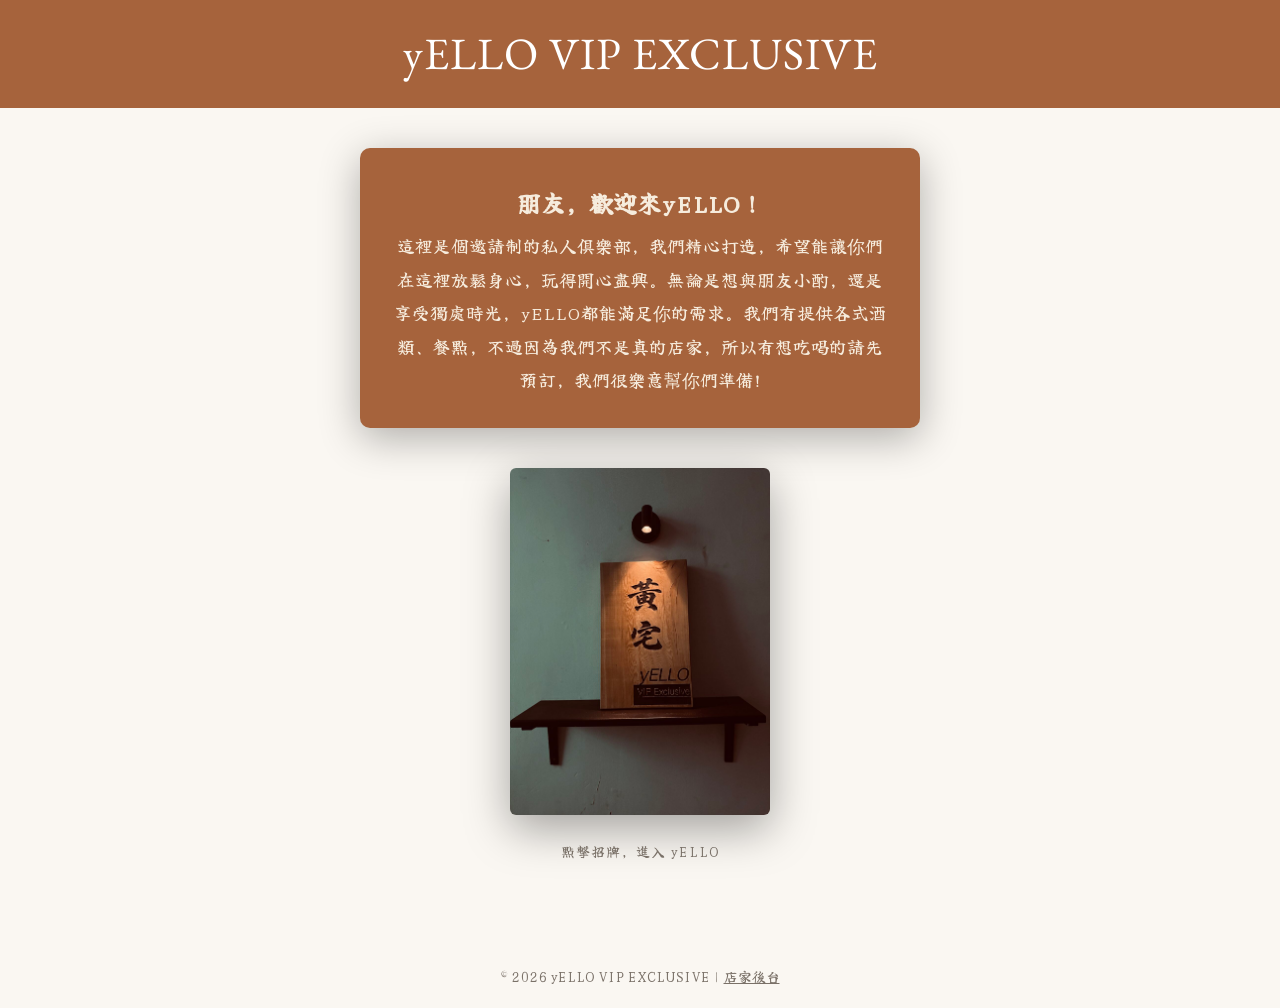
==== commit 7e75aca1: "Add files via upload" ====
--- a/index.html
+++ b/index.html
@@ -10,16 +10,6 @@
 <link rel="stylesheet" href="style.css" />
 </head>
 <body class="entrance-page">
-
-<div class="bg-carousel" aria-hidden="true">
-  <img src="corner-chair.jpg" alt="" />
-  <img src="bar-shelf.jpg" alt="" />
-  <img src="bar-corner.jpg" alt="" />
-  <img src="lounge-corner.jpg" alt="" />
-  <img src="lounge-detail.jpg" alt="" />
-  <img src="long-table.jpg" alt="" />
-</div>
-<div class="bg-overlay"></div>
 
 <header class="site-header entrance-header">
   <a class="brand" href="home.html">yELLO VIP EXCLUSIVE</a>
@@ -37,7 +27,7 @@
   <p class="entrance-hint">點擊招牌，進入 yELLO</p>
 </main>
 
-<footer class="site-footer entrance-footer">© <span id="year"></span> yELLO VIP EXCLUSIVE｜<a href="admin.html">店家後台</a></footer>
+<footer class="site-footer">© <span id="year"></span> yELLO VIP EXCLUSIVE｜<a href="admin.html" style="color:inherit;">店家後台</a></footer>
 <script>document.getElementById("year").textContent = new Date().getFullYear();</script>
 </body>
 </html>
--- a/style.css
+++ b/style.css
@@ -98,8 +98,8 @@
 }
 
 /* ===================================================================
-   入口動畫頁（index.html）：背景是空間照片輪播，上面疊一個色塊放歡迎詞，
-   下方是招牌照片，點擊後進入 home.html。
+   入口動畫頁（index.html）：純色背景，只有招牌照片用動畫呈現，
+   點擊招牌照片進入 home.html。
    =================================================================== */
 
 body.entrance-page {
@@ -108,48 +108,6 @@
 
 .entrance-page .site-header.entrance-header {
   justify-content: center;
-  background: transparent;
-  position: relative;
-  z-index: 2;
-}
-
-.bg-carousel {
-  position: fixed;
-  inset: 0;
-  z-index: -2;
-  overflow: hidden;
-}
-
-.bg-carousel img {
-  position: absolute;
-  inset: 0;
-  width: 100%;
-  height: 100%;
-  object-fit: cover;
-  opacity: 0;
-  animation: bgCarouselFade 42s infinite;
-}
-
-.bg-carousel img:nth-child(1) { animation-delay: 0s; }
-.bg-carousel img:nth-child(2) { animation-delay: 7s; }
-.bg-carousel img:nth-child(3) { animation-delay: 14s; }
-.bg-carousel img:nth-child(4) { animation-delay: 21s; }
-.bg-carousel img:nth-child(5) { animation-delay: 28s; }
-.bg-carousel img:nth-child(6) { animation-delay: 35s; }
-
-@keyframes bgCarouselFade {
-  0% { opacity: 0; }
-  4% { opacity: 1; }
-  14% { opacity: 1; }
-  19% { opacity: 0; }
-  100% { opacity: 0; }
-}
-
-.bg-overlay {
-  position: fixed;
-  inset: 0;
-  z-index: -1;
-  background: rgba(12,9,6,0.6);
 }
 
 .entrance-main {
@@ -170,7 +128,7 @@
   padding: 32px 30px;
   border-radius: var(--radius);
   max-width: 560px;
-  box-shadow: 0 10px 40px rgba(0,0,0,0.45);
+  box-shadow: 0 10px 40px rgba(0,0,0,0.3);
 }
 
 .entrance-textbox .welcome-lead {
@@ -193,14 +151,14 @@
   width: 100%;
   display: block;
   border-radius: 6px;
-  box-shadow: 0 14px 45px rgba(0,0,0,0.55);
+  box-shadow: 0 14px 45px rgba(0,0,0,0.35);
   animation: signFloat 4.5s ease-in-out infinite;
   transition: transform 0.3s ease, box-shadow 0.3s ease;
 }
 
 .sign-link:hover img {
   transform: scale(1.05);
-  box-shadow: 0 18px 55px rgba(0,0,0,0.65);
+  box-shadow: 0 18px 55px rgba(0,0,0,0.45);
 }
 
 @keyframes signIn {
@@ -214,32 +172,110 @@
 }
 
 .entrance-hint {
-  color: #f3ece0;
+  color: var(--text-muted);
   font-size: 0.85rem;
   letter-spacing: 1px;
-  opacity: 0.85;
   animation: hintPulse 2.4s ease-in-out infinite;
 }
 
 @keyframes hintPulse {
-  0%, 100% { opacity: 0.5; }
-  50% { opacity: 0.95; }
-}
-
-.entrance-footer {
-  position: relative;
-  z-index: 2;
-  background: transparent;
-  color: #f3ece0;
-}
-
-.entrance-footer a {
-  color: inherit;
+  0%, 100% { opacity: 0.55; }
+  50% { opacity: 1; }
 }
 
 @media (max-width: 600px) {
   .entrance-textbox { padding: 24px 20px; }
   .sign-link { max-width: 200px; margin-top: 24px; }
+}
+
+/* ===================================================================
+   其它頁面（home / booking / menu）的空間照片背景輪播：
+   固定滿版淡入淡出播放，上面疊一層深色濾鏡，內容區的卡片/面板本身
+   已經是不透明底色所以不受影響；沒有卡片包住的標題、分類頁籤才需要
+   額外套一層淺色底避免看不清楚。
+   =================================================================== */
+
+.bg-carousel {
+  position: fixed;
+  inset: 0;
+  z-index: -2;
+  overflow: hidden;
+}
+
+.bg-carousel img {
+  position: absolute;
+  inset: 0;
+  width: 100%;
+  height: 100%;
+  object-fit: cover;
+  opacity: 0;
+  animation: bgCarouselFade 42s infinite;
+}
+
+.bg-carousel img:nth-child(1) { animation-delay: 0s; }
+.bg-carousel img:nth-child(2) { animation-delay: 7s; }
+.bg-carousel img:nth-child(3) { animation-delay: 14s; }
+.bg-carousel img:nth-child(4) { animation-delay: 21s; }
+.bg-carousel img:nth-child(5) { animation-delay: 28s; }
+.bg-carousel img:nth-child(6) { animation-delay: 35s; }
+
+@keyframes bgCarouselFade {
+  0% { opacity: 0; }
+  4% { opacity: 1; }
+  14% { opacity: 1; }
+  19% { opacity: 0; }
+  100% { opacity: 0; }
+}
+
+.bg-overlay {
+  position: fixed;
+  inset: 0;
+  z-index: -1;
+  background: rgba(12,9,6,0.6);
+}
+
+body.with-bg-carousel {
+  background: transparent;
+}
+
+body.with-bg-carousel main > h1 {
+  background: rgba(255,255,255,0.94);
+  border-radius: var(--radius);
+  box-shadow: var(--shadow);
+  padding: 18px 24px;
+  text-align: center;
+  max-width: 640px;
+  margin: 0 auto 24px;
+}
+
+body.with-bg-carousel .hero {
+  background: rgba(255,255,255,0.92);
+  border-radius: var(--radius);
+  box-shadow: var(--shadow);
+  padding: 32px 20px;
+  max-width: 640px;
+  margin: 0 auto;
+}
+
+body.with-bg-carousel .tabs {
+  background: rgba(255,255,255,0.92);
+  padding: 8px 12px 0;
+  border-radius: 10px;
+  border-bottom: none;
+  box-shadow: var(--shadow);
+}
+
+/* main 下面沒有被 .panel 包住的工具列（例如「開啟管理模式」按鈕列），
+   單獨補一層淺色底，避免直接浮在照片背景上看不清楚。 */
+body.with-bg-carousel main > .toolbar {
+  background: rgba(255,255,255,0.9);
+  padding: 12px 16px;
+  border-radius: var(--radius);
+  box-shadow: var(--shadow);
+}
+
+body.with-bg-carousel footer.site-footer {
+  color: #f3ece0;
 }
 
 .contact-section {
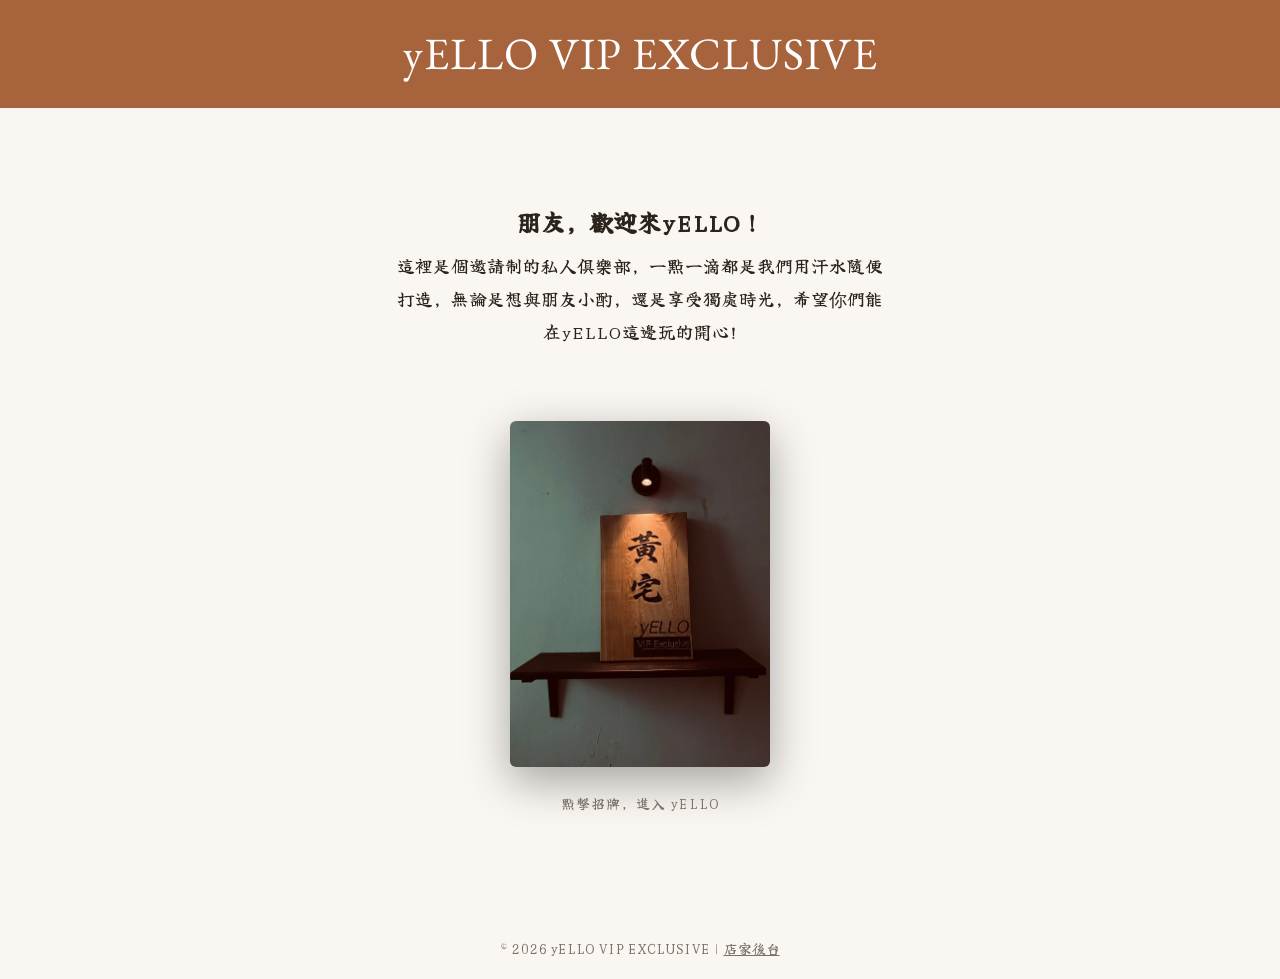
==== commit 81237956: "Add files via upload" ====
--- a/index.html
+++ b/index.html
@@ -18,7 +18,7 @@
 <main class="entrance-main">
   <div class="entrance-textbox">
     <p class="welcome-text welcome-lead">朋友，歡迎來yELLO！</p>
-    <p class="welcome-text">這裡是個邀請制的私人俱樂部，我們精心打造，希望能讓你們在這裡放鬆身心，玩得開心盡興。無論是想與朋友小酌，還是享受獨處時光，yELLO都能滿足你的需求。我們有提供各式酒類、餐點，不過因為我們不是真的店家，所以有想吃喝的請先預訂，我們很樂意幫你們準備!</p>
+    <p class="welcome-text">這裡是個邀請制的私人俱樂部，一點一滴都是我們用汗水隨便打造，無論是想與朋友小酌，還是享受獨處時光，希望你們能在yELLO這邊玩的開心!</p>
   </div>
 
   <a class="sign-link" href="home.html" aria-label="點擊招牌，進入 yELLO 首頁">
--- a/style.css
+++ b/style.css
@@ -123,21 +123,19 @@
 }
 
 .entrance-textbox {
-  background: var(--accent-dark);
-  color: #fff;
+  background: transparent;
+  color: var(--text);
   padding: 32px 30px;
-  border-radius: var(--radius);
   max-width: 560px;
-  box-shadow: 0 10px 40px rgba(0,0,0,0.3);
 }
 
 .entrance-textbox .welcome-lead {
-  color: #fff;
+  color: var(--text);
   text-shadow: none;
 }
 
 .entrance-textbox .welcome-text {
-  color: #f6ecdd;
+  color: var(--text);
 }
 
 .sign-link {
@@ -239,7 +237,7 @@
 }
 
 body.with-bg-carousel main > h1 {
-  background: rgba(255,255,255,0.94);
+  background: rgba(255,255,255,0.66);
   border-radius: var(--radius);
   box-shadow: var(--shadow);
   padding: 18px 24px;
@@ -249,7 +247,7 @@
 }
 
 body.with-bg-carousel .hero {
-  background: rgba(255,255,255,0.92);
+  background: rgba(255,255,255,0.64);
   border-radius: var(--radius);
   box-shadow: var(--shadow);
   padding: 32px 20px;
@@ -258,7 +256,7 @@
 }
 
 body.with-bg-carousel .tabs {
-  background: rgba(255,255,255,0.92);
+  background: rgba(255,255,255,0.64);
   padding: 8px 12px 0;
   border-radius: 10px;
   border-bottom: none;
@@ -268,7 +266,7 @@
 /* main 下面沒有被 .panel 包住的工具列（例如「開啟管理模式」按鈕列），
    單獨補一層淺色底，避免直接浮在照片背景上看不清楚。 */
 body.with-bg-carousel main > .toolbar {
-  background: rgba(255,255,255,0.9);
+  background: rgba(255,255,255,0.63);
   padding: 12px 16px;
   border-radius: var(--radius);
   box-shadow: var(--shadow);
@@ -276,6 +274,14 @@
 
 body.with-bg-carousel footer.site-footer {
   color: #f3ece0;
+}
+
+/* 「線上訂位」「看菜單」入口卡片、「聯絡我們」、訂位表單、我的訂位紀錄、
+   行事曆面板、菜單頁面各面板……所有原本純白不透明的卡片，統一調成
+   半透明（原本 100% 不透明，調淡 30% 變成 70% 不透明），讓背景輪播透出來。 */
+body.with-bg-carousel .panel,
+body.with-bg-carousel .entry-card {
+  background: rgba(255,255,255,0.7);
 }
 
 .contact-section {
